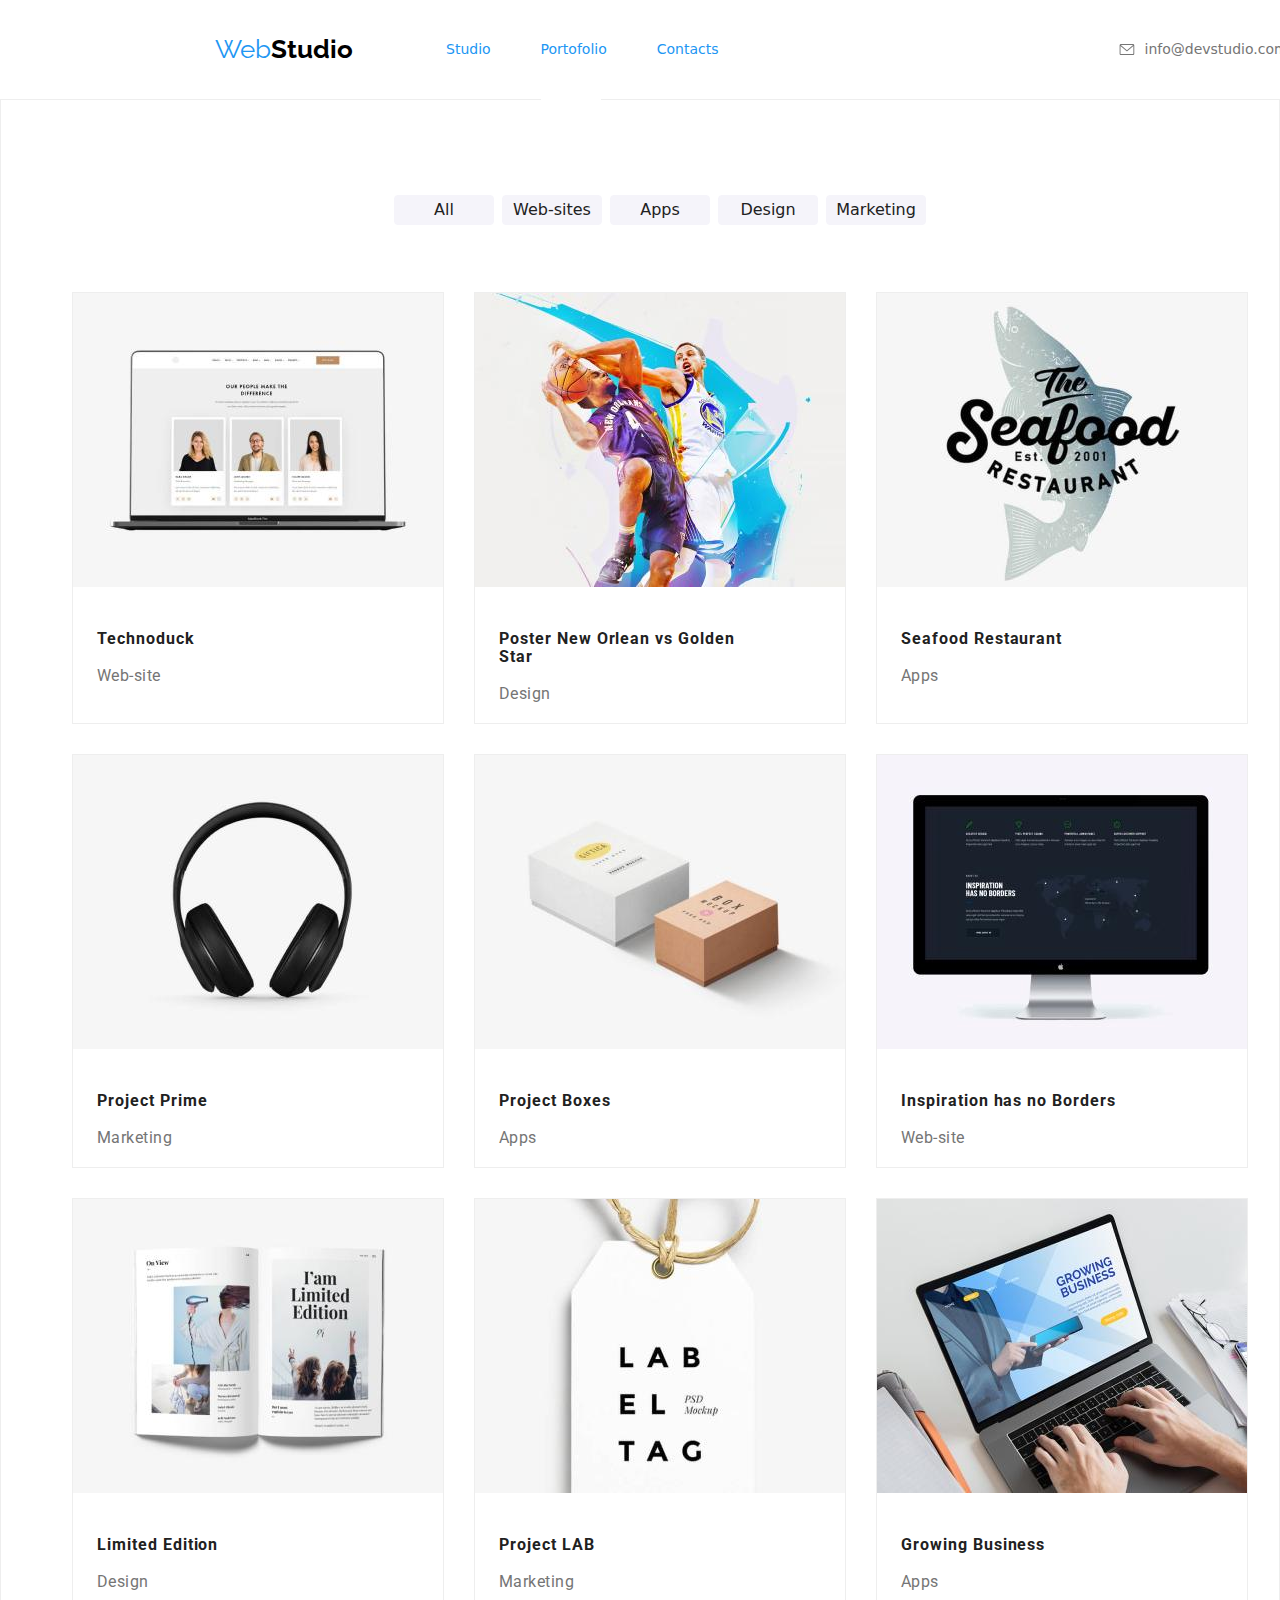
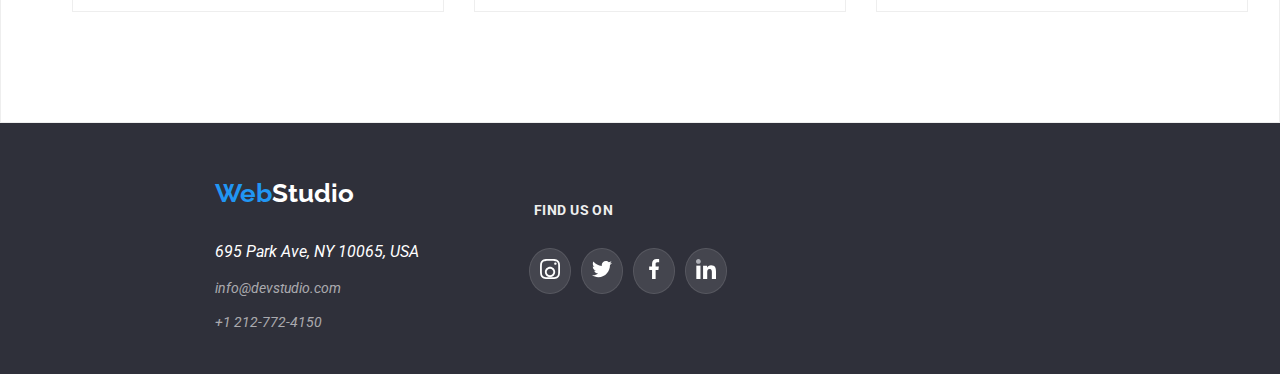
==== portofolio.html @ 4a730c3c "clone goit_markup04" ====
<!DOCTYPE html>
<html lang="en">
  <head>
    <meta charset="UTF-8" />
    <meta name="viewport" content="width = device-width,initial-scale=1.0" />
    <title>WebStudio</title>
    <link rel="preconnect" href="https://fonts.googleapis.com" />
    <link rel="preconnect" href="https://fonts.gstatic.com" crossorigin />
    <link
      href="https://fonts.googleapis.com/css2?family=Raleway:wght@700&family=Roboto:wght@400;500;700;900&display=swap"
      rel="stylesheet"
    />
    <link
      rel="stylesheet"
      href="https://cdnjs.cloudflare.com/ajax/libs/modern-normalize/1.0.0/modern-normalize.min.css"
    />
    <link rel="stylesheet" href="CSS/style.css" />
  </head>

  <body class="studio-prezentation">
    <header class="global-header">
      <a href="./index.html/"></a>
      <section class="nav-container">
        <h4 class="nav-title"><span class="accent">Web</span>Studio</h4>

        <nav class="main-navigation">
          <ul class="list-class">
            <li><a href="./index.html" class="nav-link ">Studio</a></li>
            <li><a href="./portofolio.html" class="nav-link current">Portofolio</a><hr class="line-portofolio current"></li>
            <li><a href="#" class="nav-link">Contacts</a></li>
          </ul>
        </nav>

        <div class="contact-container">
          <div class="icon-mail">
            <svg class="mail">
              <use href="./images/icons.svg.svg#icon-envelope-hover-1" >
              </use>
            </svg>
            <a href="mailto:info@devstudio.com">info@devstudio.com</a>
          </div>
          <div class="icon-phone">
            <svg class="phone">
              <use href="./images/icons.svg.svg#icon-smartphone-1">
              </use>
            </svg>
            <a class="tel" href="tel:+12127724150">+1 212-772-4150</a>
          </div>
        </div>
      </section>
    </header> 
    <main class="portofolio-container">
      <ul class="portofolio-button">
        <li class="button-list"><button type="button">All</button></li>
        <li class="button-list"><button type="button">Web-sites</button></li>
        <li class="button-list"><button type="button">Apps</button></li>
        <li class="button-list"><button type="button">Design</button></li>
        <li class="button-list"><button type="button">Marketing</button></li>
      </ul>

      <ul class="images">
        <li class="item">
          <img
            src="./images/PortofolioTechnoduck.jpg"
            alt="Tehnoduck"
            width="370"
          />
          <div class="product">
            <br />
          <span class="description-product">Technoduck</span>
          <br />
          <span class="category-product">Web-site</span>
          </div>
        </li>

        <li class="item">
          <img
            src="./images/Poster-Orlean-Star.jpg"
            alt="New Orlean vs Golden Star"
            width="370"
          />
          <div class="product">
            
            <br />
          <span class="description-product"
            >Poster New Orlean vs Golden Star</span
          >
          <br />
          <span class="category-product">Design</span>
          </div>
        </li>

        <li  class="item">
          <img
            src="./images/Seafood.jpg"
            alt="Seafood Restaurant"
            width="370"
          />
          <div class="product">
            <br />
          <span class="description-product">Seafood Restaurant</span>

          <br />
          <span class="category-product">Apps</span>
          </div>
        </li>

        <li  class="item">
          <img src="./images/HeadPhones.jpg" alt="HeadPhones" width="370" />
          <div class="product">
            <br />
          <span class="description-product">Project Prime </span>
          <br />
          <span class="category-product">Marketing</span>
          </div>
        </li>

        <li  class="item">
          <img src="./images/Boxes.jpg" alt="Boxes" width="370" />
         <div class="product">
          <br />
          <span class="description-product"> Project Boxes </span>
          <br />
          <span class="category-product">Apps</span>
         </div>
        </li>

        <li  class="item">
          <img src="./images/Monitor.jpg" alt="Monitor " width="370" />
          <div class="product">
            <br />
          <span class="description-product"> Inspiration has no Borders </span>
          <br />
          <span class="category-product">Web-site</span>
          </div>
        </li>

        <li  class="item">
          <img src="./images/Book.jpg" alt="Book " width="370" />
          <div class="product">
            <br />
          <span class="description-product"> Limited Edition </span>
          <br />
          <span class="category-product">Design</span>
          </div>
        </li>

        <li  class="item">
          <img src="./images/Label.jpg" alt="Label " width="370" />
         <div class="product">
          <br />
          <span class="description-product"> Project LAB </span>
          <br />
          <span class="category-product">Marketing</span>
         </div>
        </li>

        <li  class="item">
          <img src="./images/laptop.jpg" alt="Laptop " width="370" />
         <div class="product">
          <br />
          <span class="description-product"> Growing Business </span>
          <br />
          <span class="category-product">Apps</span>
         </div>
        </li>
      </ul>
    </main>
    <footer >
      <div class="container-adress"> 
      <div class="footer-child-container">
        <h4><span class="highlight">Web</span>Studio</h4>
     <address>
        <ul class="useful-information" >
          <li>
            <span>695 Park Ave, NY 10065, USA </span>
        
          </li>
          <br />
        <li>
          <a href="mailto:info@devstudio.com">info@devstudio.com</a>
       
        </li>
        <br />
        <li>
          <a href="tel:+12127724150">+1 212-772-4150</a>
      
        </li>
        </ul>
      </address>
    </div>
       <div class="footer-child-container">
       <h3 class="title-find">Find us on</h3>
        <ul class="icon-social-find">
          <li class="icon-social-item">
            <svg  class="instagram1" >
              <use href="./images/icons.svg.svg#icon-instagram-2-1"></use>
            </svg>
          </li>
          <li class="icon-social-item">
            <svg class="twitter1">
              <use href="./images/icons.svg.svg#icon-twitter-1"></use>
            </svg>
          </li>
          <li class="icon-social-item">
            <svg class="facebook1">
              <use href="./images/icons.svg.svg#icon-facebook-1"></use>
            </svg>
          </li>
          <li class="icon-social-item">
            <svg class="linkedin1">
              <use href="./images/icons.svg.svg#icon-linkedin-1"></use>
          </svg>
          </li>
         
         </ul>
        </div> 
      </div>
  
    </footer>
  </body>
</html>
---- CSS/style.css ----
:root {
  --link-color: #212121;
  --heading-font-family: "Roboto", sans-serif;
  --series-font-family: "Raleway", sans-serif;
}

.nav-container {
  display: flex;
  align-items: center;
  color: #ffffff;
  width: 100%;
}

.contact-container {
  display: flex;
  justify-content: center;
  padding-left: 400px;
  gap: 40px;
}
.mail {
  width: 16px;
  height: 11px;
  top: 34px;
  left: 1042px;
  cursor: pointer;
  fill: #757575;
}
.icon-mail:hover {
  stroke: #2196f3;
  color: #2196F3;
}
.contact-container .icon-mail {
  display: flex;
  align-items: center;
  gap: 10px;
}
.phone {
  width: 10px;
  height: 16px;
  top: 32px;
  left: 1243px;
}
.contact-container .icon-phone {
  display: flex;
  align-items: center;
  gap: 10px;
}
.icon-phone:hover {
  stroke: #2196f3;
  color: #2196F3;
}
a{
  color: #212121;
}


 .current {
  color: #2196f3;
}

.nav-link:link,
.nav-link:hover {
  color: #2196f3;
}
.nav-link:focus{
  color: #2196f3;
}
.nav-link {
  cursor: pointer;
}

.list-class {
  display: flex;
  justify-content: center;
  padding-left: 93px;
  gap: 50px;
}
.line-studio{
  border: 3px solid #ffffff;
  cursor: pointer;
  position: absolute;
  width: 42px;
  top: 86px;
}

.line-portofolio{
  border: 3px solid #ffffff;
  cursor: pointer;
  position: absolute;
  width: 60px;
  top: 86px;
}
hr:hover,
hr:focus{
  background: #2196F3;
  border: 3px solid #2196f3;
  border-radius: 2px;
}

.contact-container a {
  color: #757575;
}

span.accent {
  color: #2196f3;
  font-family: var(--series-font-family);
  font-weight: 400;
  font-size: 26px;
}

.nav-title {
  display: flex;
  font-family: var(--series-font-family);
  color: #000000;
  font-weight: 700;
  font-size: 26px;
  padding-left: 215px;
}

.global-header .main-navigation a:link {
  text-decoration: none;
  font-weight: 500;
  font-size: 14px;
  line-height: 16.41px;
}
 .contact-container a:hover,
 .contact-container a:active {
  color: #2196f3;
}

.global-header a {
  text-decoration: none;
  font-weight: 500;
  font-size: 14px;
}


.page-section-content {
  display: flex;
  background-color: #2f303a;
  height: 600px;
  justify-content: center;
  flex-direction: column;
  align-items: center;
  background-repeat: no-repeat;
  background-size: cover;
  background-image: linear-gradient(rgba(47, 48, 58, 0.4), rgba(47, 48, 58, 0.4)), url(../images/friends.jpg);
}

.title {
  color: #ffffff;
  font-size: 44px;
  font-weight: 900;
  line-height: 60px;
  letter-spacing: 0.06em;
  text-align: center;
  width: 696px;
  height: 120px;
  top: 94px;
  left: 452px;
}

.button-service {
  background-color: #2196f3;
  color: #ffffff;
  font-weight: 700;
  font-size: 16px;
  line-height: 30px;
  letter-spacing: 0.06em;
  width: 200px;
  height: 50px;
  top: 430px;
  left: 700px;
  text-align: center;
  border: 1px solid #2196f3;
  border-radius: 4px;
  box-shadow: 0px 4px 4px 0px #00000026;
}
.page-section-content .button-service:hover {
  background-color: #188ce8;
}
.information-container {
  display: flex;
  flex-direction: column;
  justify-content: center;
  align-items: center;
  padding-top: 94px;
}
.antena {
  width: 70px;
  height: 70px;
  top: 799px;
  left: 315px;
}
.clock {
  width: 70px;
  height: 70px;
  top: 799px;
  left: 615px;
}
.diagram {
  width: 70px;
  height: 70px;
  top: 799px;
  left: 915px;
}
.astrounaut {
  width: 70px;
  height: 70px;
  top: 799px;
  left: 1215px;
}
.icon-list {
  border: 1px solid #f5f4fa;
  border-radius: 4px;
  background-color: #f5f4fa;
  width: 280px;
  height: 120px;
  top: 774px;
  left: 215px;
  text-align: center;
  padding: 25px 100px;
}
.icon-about-us ul {
  display: flex;
  align-items: center;
  justify-content: center;
  gap: 40px;
}
.about-us {
  display: flex;
  justify-content: center;
  height: 101px;
  gap: 30px;
}

.about-us p {
  display: flex;
  color: #757575;
  font-size: 14px;
  line-height: 24px;
  letter-spacing: 0.03em;
  width: 270px;
  height: 75px;
  top: 94px;
  left: 215px;
  justify-content: center;
  padding-left: 5px;
}

.about-us h4 {
  display: flex;
  color: #212121;
  font-size: 14px;
  line-height: 16.41px;
  letter-spacing: 0.03em;
  width: 270px;
  height: 16px;
  top: 94px;
  left: 215px;
  justify-content: flex-start;
  margin: 10px;
}
ul {
  list-style-type: none;
}
.image-gallery {
  display: flex;
  flex-direction: column;
  padding-top: 94px;
  padding-bottom: 94px;
}
h2 {
  display: block;
  color: #212121;
  font-family: (--series-font-family);
  font-weight: 700;
  font-size: 1.7em;
  margin-block-start: 0.83em;
  margin-block-end: 0.83em;
  letter-spacing: 0.03em;
  text-align: center;
}
.suggestive-images {
  display: flex;
  justify-content: center;
  align-items: center;
  gap: 30px;
}
.desktop{
  top: 1520px;
  left: 260px;
  border: 1px solid #212121;
  background-color: #188ce8;
}
.desktop p{
  color: #ffffff;
}
.our-team {
  background-color: #f5f4fa;
  display: flex;
  flex-direction: column;
  height: 648px;
}

.our-team-content {
  display: flex;
  justify-content: center;
  align-items: center;
  text-align: center;
  height: 388px;
  top: 1635px;
  left: 215px;
  gap: 30px;
  padding-top: 50px;
}
.title-team {
  color: #212121;
  font-family: var(--heading-font-family);
  font-weight: 700;
  size: 60px;
  padding-top: 50px;
}
.name-job {
  display: flexbox;
  flex-direction: column;
  justify-content: center;
  align-items: center;
}
.team-card1 {
  display: flex;
  background-color: #ffffff;
  width: 270px;
  height: 420px;
  top: 94px;
  left: 215px;
  flex-direction: column;
  border-radius: 0px 0px 4px 4px;
  box-shadow: 0px 2px 1px 0px #00000033;
  justify-content: flex-start;
}

.team-card2 {
  display: flex;
  background-color: #ffffff;
  width: 270px;
  height: 420px;
  top: 94px;
  left: 515px;
  align-content: flex-start;
  flex-direction: column;
  box-shadow: 0px 2px 1px 0px #00000033;

  border: 1px solid #ffffff;
  border-radius: 0px 0px 4px 4px;
  justify-content: flex-start;
}

.team-card3 {
  display: flex;
  background-color: #ffffff;
  width: 270px;
  height: 420px;
  top: 94px;
  left: 815px;
  box-shadow: 0px 2px 1px 0px #00000033;

  flex-direction: column;
  align-items: center;
  border: 1px solid #ffffff;
  border-radius: 0px 0px 4px 4px;
  justify-content: flex-start;
}
.team-card4 {
  display: flex;
  background-color: #ffffff;
  width: 270px;
  height: 420px;
  top: 94px;
  left: 1115px;
  box-shadow: 0px 2px 1px 0px #00000033;

  flex-direction: column;
  align-items: center;
  border: 1px solid #ffffff;
  border-radius: 0px 0px 4px 4px;
  justify-content: flex-start;
}

.our-team-content h4 {
  color: #212121;
  font-family: var(--heading-font-family);
  font-size: 16px;
  font-weight: 500;
  line-height: 19px;
  letter-spacing: 0.03em;
  text-align: center;
  display: inline;
  width: 145px;
  height: 19px;
  top: 94px;
  left: 278px;
  padding-top: 30px;
}

.our-team-content span {
  font-family: var(--heading-font-family);
  color: #757575;
  font-size: 16px;
  font-weight: 400;
  line-height: 19px;
  letter-spacing: 0.03em;
  text-align: center;
  width: 147px;
  height: 19px;
  top: 1954px;
  left: 577px;
  padding-top: 59px;
}
.instagram {
  display: flex;
  align-items: center;
  width: 20px;
  height: 20px;
  top: 12px;
  left: 12px;
}

.twitter {
  display: flex;
  align-items: center;
  width: 20px;
  height: 20px;
}


.facebook {
  display: flex;
  align-items: center;
  width: 20px;
  height: 20px;
  
}

.linkedin {
  display: flex;
  align-items: center;
  width: 20px;
  height: 20px;
}

.icon-social-list:hover {
  fill: #ffffff;
  background-color: #2196f3;
  border-radius: 50%;
  padding: 10px;
}
.icon-social-list{
  padding: 10px;
}
.icon-social {
  fill: #AFB1B8;
  display: flex;
  justify-content: center;
  padding: 25px;
  gap: 10px;
}

.union {
  width: 41px;
  height: 46.7px;
  top: 7px;
  left: 32px;
}


.group {
  width: 40px;
  height: 52px;
  top: 3px;
  left: 33px;
}
.group1 {
  width: 43.46px;
  height: 41.18px;
  top: 8.7px;
  left: 29.68px;
}
.group2 {
  width: 84.44px;
  height: 40.62px;
  top: 8.7px;
  left: 11px;
}
.group3 {
  width: 62.54px;
  height: 45.43px;
  top: 6.77px;
  left: 22px;
}
.group4 {
  width: 93.79px;
  height: 43.93px;
  top: 6.77px;
  left: 6px;
}
.regular-icon-list{
  display: flex;
  align-items: center;
  justify-content: center;
  border: 1px solid #AFB1B8;
  border-radius: 4px;
  width: 170px;
  height: 92px;
}
.regular-icon-list:hover{
  fill: #2196F3;
 border: 1px solid #2196F3 ;
}
.regular-container{
  fill: #AFB1B8;
  height: 380px;
  top: 2401px;
  left: 215px;
  padding-top: 90px;
}
.container-regular-list{
  display: flex;
  justify-content: center;
  gap: 30px;
  padding-top: 30px;
}
.container-adress{
  display: flex;
  height: 251px;
  background-color: #2f303a;
}
.footer-child-container:nth-child(2){
  display: flex;
  flex-direction: column;
  justify-content: center;
  padding-left: 70px;
}
.useful-information{
  display: flex;
  flex-direction: column;
  font-family: var(--heading-font-family);
  font-weight: 400;
  padding-left: 215px;
}


.container-adress .highlight {
  color: #2196f3;
  font-family: var(--series-font-family);
  font-weight: 700;
  font-size: 26px;
  
}
.container-adress h4 {
  color: #ffffff;
  font-family: var(--series-font-family);
  font-weight: 700;
  font-size: 26px;
  line-height: 30.52px;
 padding-left: 215px;
 padding-top: 20px;
}
.useful-information {
  display: flex;
}

.useful-information li{
  display: flex;
  justify-content: flex-start;
  gap: 10px;
  color: #ffffff;
}
.useful-information a {
  color: #ffffff99;
  text-decoration: none;
  font-size: 14px;
  line-height: 16px;
}
.useful-information a:hover {
  color: #2196f3;
}
.container-social{
  display: flex;
  flex-direction: column;
  padding-left: 520px;
}
.title-find{
  font-family: var(--heading-font-family);
  font-size: 14px;
  font-weight: 700;
  letter-spacing: 0.03em;
  color: #eeeeee;
  padding-left: 45px;
  text-transform: uppercase;
}

.instagram1,
.twitter1,
.facebook1,
.linkedin1{
  width: 20px;
height: 20px;
fill: #FFFFFF;
}
.icon-social-find{
  display: flex;
  gap: 10px;
}
.icon-social-item{
  border: 1px solid  #FFFFFF1A;
  border-radius: 50%;
  padding: 10px;
  background-color: #FFFFFF1A;
}
.icon-social-item:hover{
  background-color: #2196F3;
}


.portofolio-container {
  display: flex;
  flex-wrap: wrap;
  justify-content: center;
  align-items: center;
  border: 1px solid #eeeeee;
}
.portofolio-button button {
  background-color: #f5f4fa;
  border: 1px solid #f5f4fa;
  border-radius: 4px;
  font-weight: 500;
  font-size: 16px;
  line-height: 26px;
  cursor: pointer;
  color: #212121;
  width: 100px;
}
.portofolio-button {
  display: flex;
  justify-content: center;
  align-items: center;
  height: 38px;
  gap: 8px;
  padding-top: 94px;
  padding-bottom: 50px;
}

.portofolio-button button:hover,
.portofolio-button button:focus {
  color: #ffffff;
  background-color: #2196f3;
}
.button-list:hover,
.button-list:focus{
  box-shadow: 0px 2px 2px 0px #0000001F;
}
.portofolio-button button:active {
  color: #ffffff;
}
.images {
  display: flex;
  flex-wrap: wrap;
  gap: 30px;
  justify-content: center;
  padding-bottom: 94px;
}
.item{
  border: 1px solid #EEEEEE;
}
.item{
  cursor: pointer;
}
.item:hover,
.item:focus{
  box-shadow: 1px 4px 6px 0px #00000029;
}

.product {
  width: 322px;
  padding: 20px 24px;
  display: flex;
  flex-direction: column;
}
.product .description-product {
  color: #212121;
  font-family: var(--heading-font-family);
  font-weight: 700;
  letter-spacing: 0.06em;
  size: 18px;
}
.product .category-product {
  color: #757575;
  font-family: var(--heading-font-family);
  font-weight: 400;
  letter-spacing: 0.03em;
  size: 16px;
}
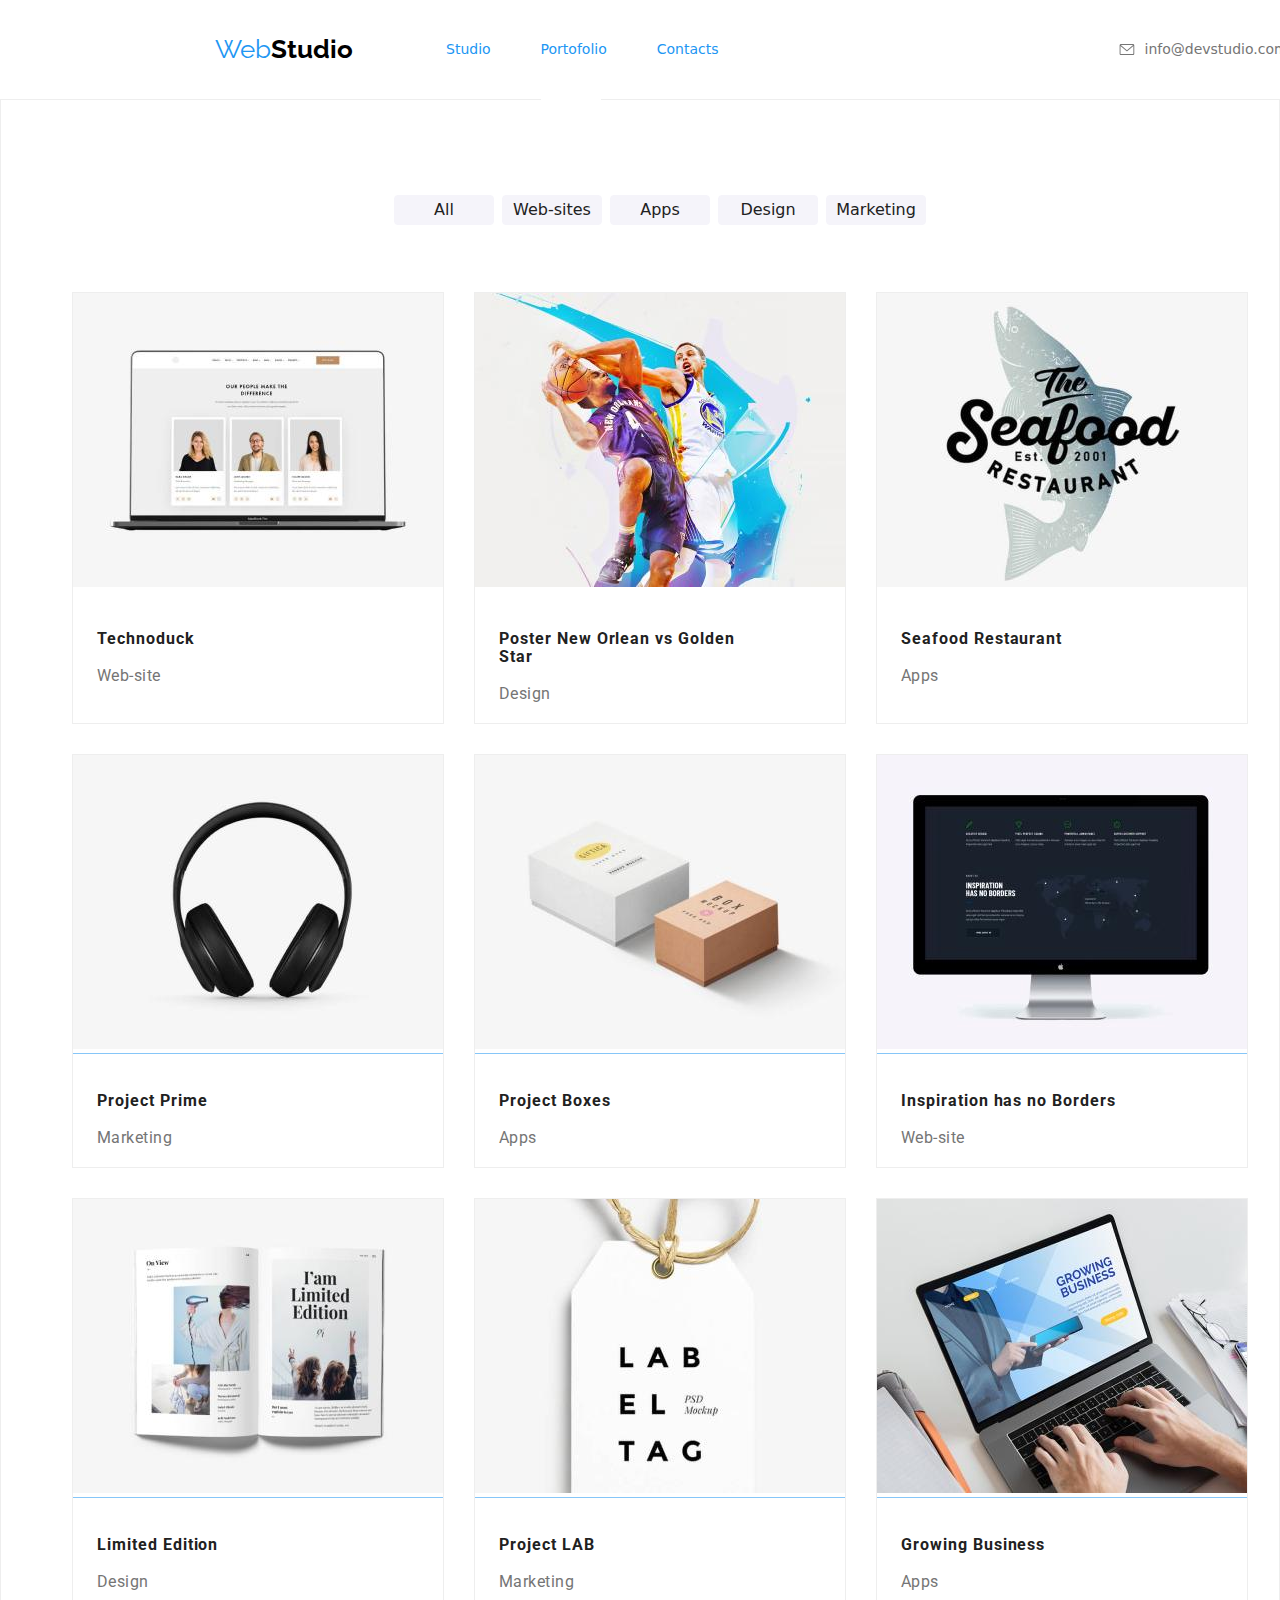
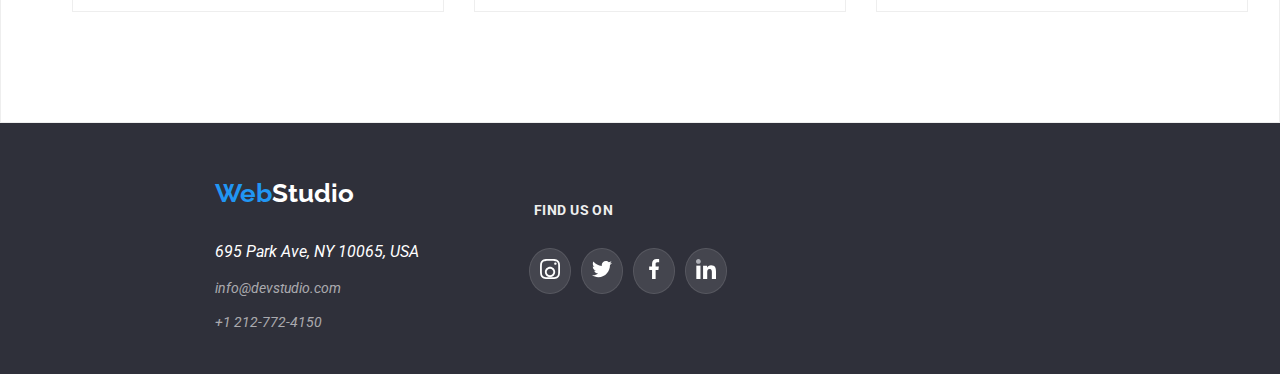
==== commit c911ee0e: "add blue overlay" ====
--- a/portofolio.html
+++ b/portofolio.html
@@ -60,11 +60,20 @@
 
       <ul class="images">
         <li class="item">
-          <img
+          <div class="box">
+            <img
             src="./images/PortofolioTechnoduck.jpg"
             alt="Tehnoduck"
             width="370"
           />
+          
+            <div class="description-images">
+              <p>Technoduck is a state-of-the-art coronavirus distribution platform.
+                 Companies use this platform for digital espionage and attacks on 
+                 competitors' secure servers.</p>
+            </div>
+          
+          </div>
           <div class="product">
             <br />
           <span class="description-product">Technoduck</span>
@@ -74,11 +83,15 @@
         </li>
 
         <li class="item">
-          <img
+          <div class="box">
+            <img
             src="./images/Poster-Orlean-Star.jpg"
             alt="New Orlean vs Golden Star"
             width="370"
           />
+          <div class="description-images"></div>
+          </div>
+          
           <div class="product">
             
             <br />
@@ -91,11 +104,15 @@
         </li>
 
         <li  class="item">
-          <img
+          <div class="box">
+            <img
             src="./images/Seafood.jpg"
             alt="Seafood Restaurant"
             width="370"
           />
+          <div class="description-images"></div>
+          </div>
+          
           <div class="product">
             <br />
           <span class="description-product">Seafood Restaurant</span>
@@ -106,7 +123,14 @@
         </li>
 
         <li  class="item">
-          <img src="./images/HeadPhones.jpg" alt="HeadPhones" width="370" />
+          <div class="box">
+            <img src="./images/HeadPhones.jpg" 
+            alt="HeadPhones" 
+            width="370" />
+          
+          <div class="description-images"></div>
+          </div>
+          
           <div class="product">
             <br />
           <span class="description-product">Project Prime </span>
@@ -116,7 +140,13 @@
         </li>
 
         <li  class="item">
-          <img src="./images/Boxes.jpg" alt="Boxes" width="370" />
+          <div class="box">
+            <img src="./images/Boxes.jpg" 
+            alt="Boxes" 
+            width="370" />
+          
+          <div class="description-images"></div>
+          </div>
          <div class="product">
           <br />
           <span class="description-product"> Project Boxes </span>
@@ -126,7 +156,14 @@
         </li>
 
         <li  class="item">
-          <img src="./images/Monitor.jpg" alt="Monitor " width="370" />
+          <div class="box">
+            <img src="./images/Monitor.jpg"
+             alt="Monitor "
+              width="370" />
+          
+          <div class="description-images"></div>
+          </div>
+          
           <div class="product">
             <br />
           <span class="description-product"> Inspiration has no Borders </span>
@@ -136,7 +173,12 @@
         </li>
 
         <li  class="item">
-          <img src="./images/Book.jpg" alt="Book " width="370" />
+          <div class="box">
+            <img src="./images/Book.jpg" alt="Book " width="370" />
+          
+          <div class="description-images"></div>
+          </div>
+          
           <div class="product">
             <br />
           <span class="description-product"> Limited Edition </span>
@@ -146,7 +188,12 @@
         </li>
 
         <li  class="item">
-          <img src="./images/Label.jpg" alt="Label " width="370" />
+          <div class="box">
+            <img src="./images/Label.jpg" alt="Label " width="370" />
+          
+          <div class="description-images"></div>
+          </div>
+          
          <div class="product">
           <br />
           <span class="description-product"> Project LAB </span>
@@ -156,7 +203,12 @@
         </li>
 
         <li  class="item">
-          <img src="./images/laptop.jpg" alt="Laptop " width="370" />
+          <div class="box">
+            <img src="./images/laptop.jpg" alt="Laptop " width="370" />
+          
+          <div class="description-images"></div>
+          </div>
+          
          <div class="product">
           <br />
           <span class="description-product"> Growing Business </span>
--- a/CSS/style.css
+++ b/CSS/style.css
@@ -288,13 +288,39 @@
   gap: 30px;
 }
 .desktop{
-  top: 1520px;
-  left: 260px;
-  border: 1px solid #212121;
-  background-color: #188ce8;
-}
-.desktop p{
+  position: absolute;
+  width: 370px;
+  height: 70px;
+  top: 1489px;
+  left: 194px;  
+  background: #2F303ACC;
+}
+.suggestive-images p{
   color: #ffffff;
+  font-family: var(--heading-font-family);
+  font-size: 14px;
+  font-weight: 700;
+  letter-spacing: 0.03em;
+  display: flex; 
+  justify-content: center;
+  padding-top: 12px;
+}
+.mobile{
+  position: absolute;
+  width: 370px;
+  height: 70px;
+  top: 1489px;
+  left: 595px;  
+  background: #2F303ACC;
+}
+
+.design{
+    position: absolute;
+    width: 370px;
+height: 70px;
+top: 1489px;
+left: 995px;
+    background: #2F303ACC;
 }
 .our-team {
   background-color: #f5f4fa;
@@ -672,10 +698,17 @@
 }
 .item{
   border: 1px solid #EEEEEE;
-}
-.item{
   cursor: pointer;
 }
+.box{
+  position: relative;
+  overflow: hidden;
+}
+.box:hover .description-images{
+  transform: translatey(0);
+}
+
+
 .item:hover,
 .item:focus{
   box-shadow: 1px 4px 6px 0px #00000029;
@@ -701,3 +734,30 @@
   letter-spacing: 0.03em;
   size: 16px;
 }
+
+.description-images{
+  
+  background-color: #2196F3E5;
+  position: absolute;
+  top: 0;
+  left: 0;
+  width: 100%;
+  height: 100%;
+  transform: translatey(100%);
+  transition: transform 250ms ease-in-out;
+}
+.description-images p{
+  display: flex;
+  justify-content: center;
+  align-items: center;
+  text-align: center;
+  font-family: var(--heading-font-family);
+  font-size: 18px;
+  font-weight: 400;
+  line-height: 28px;
+  letter-spacing: 0.03em;
+  text-align: left;
+  color: #FFFFFF;
+  padding-left: 20px;
+  padding-top: 50px;
+}
